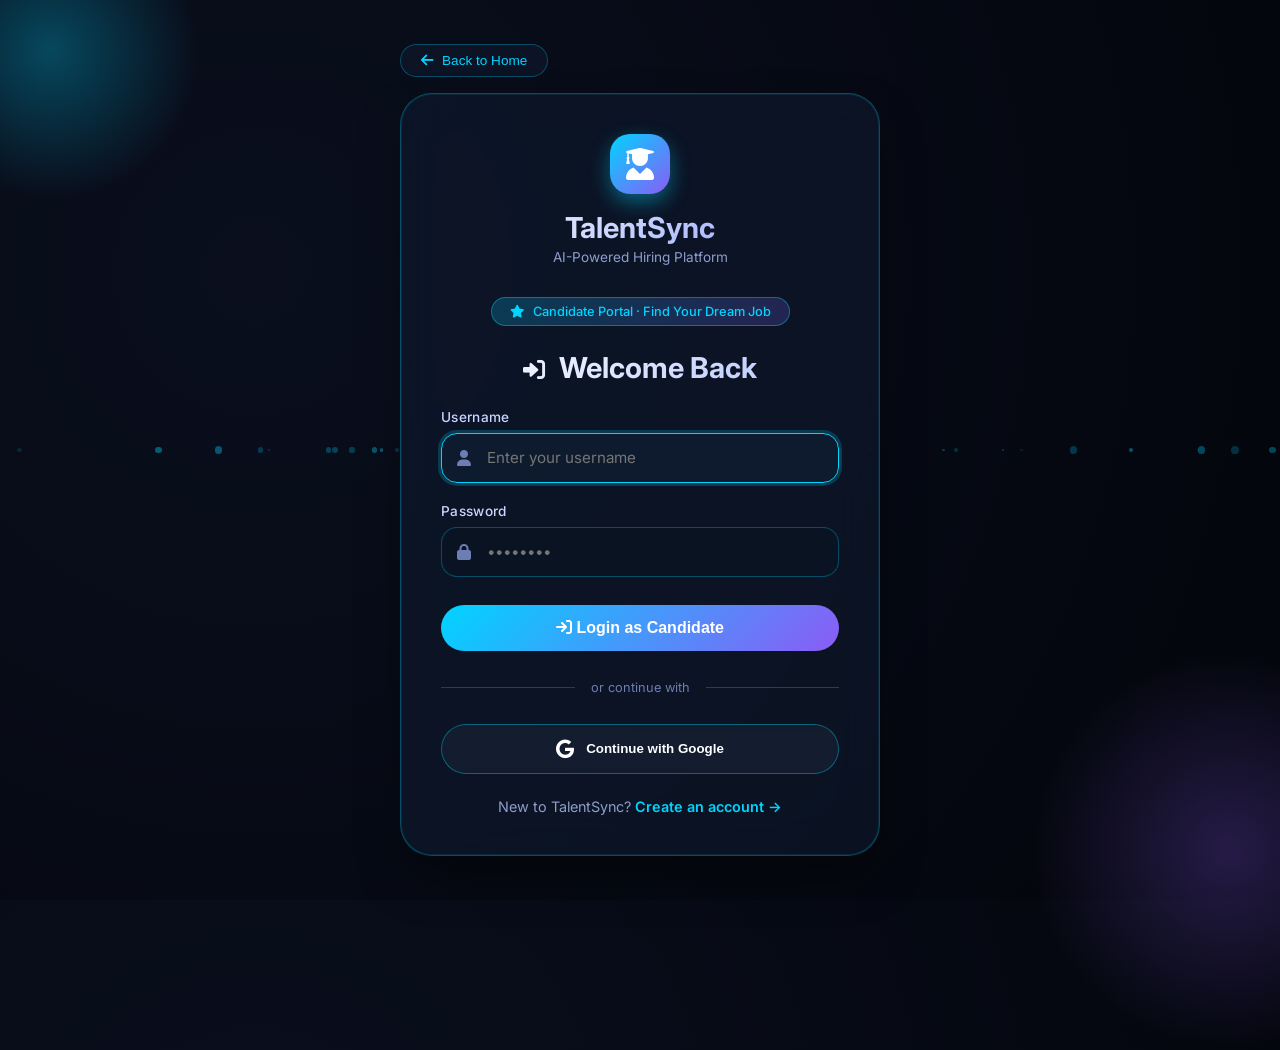
==== login.html @ 3f026184 "Add files via upload" ====
<!DOCTYPE html>
<html lang="en">
<head>
  <meta charset="UTF-8">
  <meta name="viewport" content="width=device-width, initial-scale=1.0, viewport-fit=cover">
  <title>TalentSync | Candidate Portal</title>
  <!-- Font Awesome 6 -->
  <link rel="stylesheet" href="https://cdnjs.cloudflare.com/ajax/libs/font-awesome/6.0.0-beta3/css/all.min.css">
  <!-- Google Fonts -->
  <link href="https://fonts.googleapis.com/css2?family=Inter:opsz,wght@14..32,300;14..32,400;14..32,500;14..32,600;14..32,700;14..32,800&display=swap" rel="stylesheet">
  <style>
    * {
      margin: 0;
      padding: 0;
      box-sizing: border-box;
    }

    body {
      font-family: 'Inter', sans-serif;
      min-height: 100vh;
      background: radial-gradient(circle at 20% 30%, #0a0f1e, #03050b);
      display: flex;
      align-items: center;
      justify-content: center;
      padding: 1.5rem;
      position: relative;
      overflow-x: hidden;
    }

    /* Animated background elements */
    body::before {
      content: '';
      position: absolute;
      width: 300px;
      height: 300px;
      background: radial-gradient(circle, rgba(0, 210, 255, 0.3), transparent 70%);
      top: -100px;
      left: -100px;
      border-radius: 50%;
      animation: float 20s ease-in-out infinite;
    }

    body::after {
      content: '';
      position: absolute;
      width: 400px;
      height: 400px;
      background: radial-gradient(circle, rgba(139, 92, 246, 0.25), transparent 70%);
      bottom: -150px;
      right: -150px;
      border-radius: 50%;
      animation: float 25s ease-in-out infinite reverse;
    }

    @keyframes float {
      0%, 100% { transform: translate(0, 0) scale(1); }
      50% { transform: translate(30px, -20px) scale(1.05); }
    }

    /* Floating particles */
    .particle {
      position: absolute;
      background: rgba(0, 210, 255, 0.2);
      border-radius: 50%;
      pointer-events: none;
      animation: particleFloat 15s infinite;
    }

    @keyframes particleFloat {
      0% { transform: translateY(0) rotate(0deg); opacity: 0; }
      10% { opacity: 0.5; }
      90% { opacity: 0.5; }
      100% { transform: translateY(-100vh) rotate(360deg); opacity: 0; }
    }

    /* Main container */
    .container {
      width: 100%;
      max-width: 480px;
      position: relative;
      z-index: 10;
    }

    /* Back navigation button */
    .back-nav {
      margin-bottom: 1rem;
      text-align: left;
    }

    .back-btn {
      display: inline-flex;
      align-items: center;
      gap: 8px;
      background: rgba(15, 25, 45, 0.6);
      backdrop-filter: blur(10px);
      border: 1px solid rgba(0, 210, 255, 0.3);
      border-radius: 40px;
      padding: 8px 20px;
      color: #00d4ff;
      font-size: 0.85rem;
      font-weight: 500;
      cursor: pointer;
      transition: all 0.3s ease;
      text-decoration: none;
    }

    .back-btn i {
      font-size: 0.9rem;
      transition: transform 0.2s ease;
    }

    .back-btn:hover {
      background: rgba(0, 210, 255, 0.15);
      border-color: #00d4ff;
      transform: translateX(-3px);
    }

    .back-btn:hover i {
      transform: translateX(-3px);
    }

    /* Glass card */
    .auth-card {
      background: rgba(15, 25, 45, 0.65);
      backdrop-filter: blur(20px);
      border-radius: 32px;
      border: 1px solid rgba(0, 210, 255, 0.3);
      box-shadow: 0 25px 50px -12px rgba(0, 0, 0, 0.5), 0 0 0 1px rgba(0, 210, 255, 0.1) inset;
      padding: 2.5rem;
      transition: all 0.4s ease;
    }

    .auth-card:hover {
      border-color: rgba(0, 210, 255, 0.5);
      box-shadow: 0 30px 60px -15px rgba(0, 210, 255, 0.3);
    }

    /* Logo */
    .logo {
      text-align: center;
      margin-bottom: 2rem;
    }

    .logo-icon {
      width: 60px;
      height: 60px;
      background: linear-gradient(135deg, #00d4ff, #8b5cf6);
      border-radius: 20px;
      display: inline-flex;
      align-items: center;
      justify-content: center;
      margin-bottom: 1rem;
      box-shadow: 0 8px 20px rgba(0, 212, 255, 0.4);
    }

    .logo-icon i {
      font-size: 2rem;
      color: white;
    }

    .logo h1 {
      font-size: 1.8rem;
      font-weight: 700;
      background: linear-gradient(135deg, #fff, #8a9eff);
      -webkit-background-clip: text;
      background-clip: text;
      color: transparent;
    }

    .logo p {
      font-size: 0.85rem;
      color: #8e9ecc;
      margin-top: 0.25rem;
    }

    /* Form title */
    .form-title {
      font-size: 1.8rem;
      font-weight: 700;
      margin-bottom: 1.5rem;
      text-align: center;
      background: linear-gradient(135deg, #fff, #b4c4ff);
      -webkit-background-clip: text;
      background-clip: text;
      color: transparent;
    }

    /* Input groups */
    .input-group {
      margin-bottom: 1.25rem;
    }

    .input-label {
      display: block;
      font-size: 0.85rem;
      font-weight: 500;
      margin-bottom: 0.5rem;
      color: #cbd5ff;
      letter-spacing: 0.3px;
    }

    .input-wrapper {
      position: relative;
    }

    .input-wrapper i {
      position: absolute;
      left: 1rem;
      top: 50%;
      transform: translateY(-50%);
      color: #6c7eb3;
      font-size: 1rem;
      transition: color 0.2s;
    }

    input {
      width: 100%;
      padding: 0.9rem 1rem 0.9rem 2.8rem;
      background: rgba(10, 20, 35, 0.7);
      border: 1.5px solid rgba(0, 210, 255, 0.3);
      border-radius: 16px;
      color: white;
      font-size: 0.95rem;
      font-family: 'Inter', sans-serif;
      transition: all 0.2s;
      outline: none;
    }

    input:focus {
      border-color: #00d4ff;
      box-shadow: 0 0 0 3px rgba(0, 212, 255, 0.2);
      background: rgba(15, 30, 50, 0.8);
    }

    /* Candidate badge */
    .candidate-badge {
      text-align: center;
      margin-bottom: 1.5rem;
      display: inline-block;
      width: 100%;
    }
    
    .badge {
      display: inline-block;
      background: linear-gradient(135deg, rgba(0, 212, 255, 0.2), rgba(139, 92, 246, 0.2));
      padding: 6px 18px;
      border-radius: 40px;
      font-size: 0.8rem;
      font-weight: 500;
      color: #00d4ff;
      border: 1px solid rgba(0, 212, 255, 0.4);
      backdrop-filter: blur(4px);
    }
    
    .badge i {
      margin-right: 6px;
    }

    /* Submit button */
    .submit-btn {
      width: 100%;
      padding: 0.9rem;
      background: linear-gradient(135deg, #00d4ff, #8b5cf6);
      border: none;
      border-radius: 40px;
      color: white;
      font-size: 1rem;
      font-weight: 700;
      cursor: pointer;
      transition: all 0.3s ease;
      margin-top: 0.5rem;
      position: relative;
      overflow: hidden;
    }

    .submit-btn::before {
      content: '';
      position: absolute;
      top: 50%;
      left: 50%;
      width: 0;
      height: 0;
      border-radius: 50%;
      background: rgba(255, 255, 255, 0.3);
      transform: translate(-50%, -50%);
      transition: width 0.6s, height 0.6s;
    }

    .submit-btn:hover::before {
      width: 300px;
      height: 300px;
    }

    .submit-btn:hover {
      transform: translateY(-2px);
      box-shadow: 0 10px 25px -5px rgba(0, 212, 255, 0.5);
    }

    .submit-btn:disabled {
      opacity: 0.7;
      cursor: not-allowed;
      transform: none;
    }

    /* Divider */
    .divider {
      margin: 1.8rem 0;
      display: flex;
      align-items: center;
      text-align: center;
      color: #6c7eb3;
      font-size: 0.8rem;
    }

    .divider::before,
    .divider::after {
      content: '';
      flex: 1;
      border-bottom: 1px solid rgba(0, 210, 255, 0.3);
    }

    .divider span {
      margin: 0 1rem;
    }

    /* Google button */
    .google-btn {
      width: 100%;
      padding: 0.9rem;
      border-radius: 40px;
      border: 1.5px solid rgba(0, 210, 255, 0.4);
      background: rgba(255, 255, 255, 0.03);
      color: white;
      font-weight: 600;
      cursor: pointer;
      transition: all 0.3s ease;
      display: flex;
      align-items: center;
      justify-content: center;
      gap: 0.75rem;
      backdrop-filter: blur(5px);
    }

    .google-btn i {
      font-size: 1.2rem;
      color: #fff;
    }

    .google-btn:hover {
      background: rgba(255, 255, 255, 0.1);
      border-color: #00d4ff;
      transform: translateY(-2px);
    }

    .google-btn:disabled {
      opacity: 0.7;
      cursor: not-allowed;
      transform: none;
    }

    /* Toggle link */
    .toggle {
      text-align: center;
      margin-top: 1.5rem;
      font-size: 0.9rem;
      color: #8e9ecc;
    }

    .toggle a {
      color: #00d4ff;
      text-decoration: none;
      font-weight: 600;
      cursor: pointer;
      transition: color 0.2s;
    }

    .toggle a:hover {
      color: #8ea2ff;
      text-decoration: underline;
    }

    /* Message */
    .message {
      margin-top: 1rem;
      padding: 0.75rem;
      border-radius: 12px;
      font-size: 0.8rem;
      text-align: center;
      background: rgba(0, 0, 0, 0.3);
      backdrop-filter: blur(4px);
    }

    .message.success {
      color: #6effb0;
      border-left: 3px solid #6effb0;
    }

    .message.error {
      color: #ff8a8a;
      border-left: 3px solid #ff8a8a;
    }

    .hidden {
      display: none;
    }

    /* Loading spinner */
    .loading-spinner {
      display: inline-block;
      width: 16px;
      height: 16px;
      border: 2px solid rgba(255, 255, 255, 0.3);
      border-top-color: white;
      border-radius: 50%;
      animation: spin 0.6s linear infinite;
      margin-left: 8px;
    }

    @keyframes spin {
      to { transform: rotate(360deg); }
    }

    /* Responsive */
    @media (max-width: 520px) {
      .auth-card {
        padding: 1.8rem;
      }
      .form-title {
        font-size: 1.5rem;
      }
      .back-btn {
        padding: 6px 16px;
        font-size: 0.75rem;
      }
    }
  </style>
</head>
<body>

<div class="container">
  <!-- Back Navigation Button - Fixed to work with browser history -->
  <div class="back-nav">
    <button class="back-btn" id="backButton" onclick="handleBackNavigation()">
      <i class="fas fa-arrow-left"></i> Back to Home
    </button>
  </div>

  <div class="auth-card">
    <div class="logo">
      <div class="logo-icon">
        <i class="fas fa-user-graduate"></i>
      </div>
      <h1>TalentSync</h1>
      <p>AI-Powered Hiring Platform</p>
    </div>

    <!-- Candidate Badge -->
    <div class="candidate-badge">
      <span class="badge"><i class="fas fa-star"></i> Candidate Portal · Find Your Dream Job</span>
    </div>

    <!-- LOGIN FORM -->
    <div id="loginForm">
      <div class="form-title">
        <i class="fas fa-sign-in-alt" style="font-size: 1.4rem; margin-right: 0.5rem;"></i>
        Welcome Back
      </div>

      <div class="input-group">
        <label class="input-label">Username</label>
        <div class="input-wrapper">
          <i class="fas fa-user"></i>
          <input type="text" id="loginUsername" placeholder="Enter your username" autocomplete="username">
        </div>
      </div>

      <div class="input-group">
        <label class="input-label">Password</label>
        <div class="input-wrapper">
          <i class="fas fa-lock"></i>
          <input type="password" id="loginPassword" placeholder="••••••••" autocomplete="current-password">
        </div>
      </div>

      <button class="submit-btn" id="loginBtn" onclick="login()">
        <i class="fas fa-arrow-right-to-bracket"></i> Login as Candidate
      </button>

      <div class="divider">
        <span>or continue with</span>
      </div>

      <button class="google-btn" id="googleBtn" onclick="googleLogin()">
        <i class="fab fa-google"></i> Continue with Google
      </button>

      <div class="toggle">
        New to TalentSync? <a onclick="showSignup()">Create an account →</a>
      </div>
      <div id="loginMsg" class="message hidden"></div>
    </div>

    <!-- SIGNUP FORM -->
    <div id="signupForm" class="hidden">
      <div class="form-title">
        <i class="fas fa-user-plus" style="font-size: 1.4rem; margin-right: 0.5rem;"></i>
        Create Candidate Account
      </div>

      <div class="input-group">
        <label class="input-label">Username</label>
        <div class="input-wrapper">
          <i class="fas fa-user"></i>
          <input type="text" id="signupUsername" placeholder="Choose a username">
        </div>
      </div>

      <div class="input-group">
        <label class="input-label">Email</label>
        <div class="input-wrapper">
          <i class="fas fa-envelope"></i>
          <input type="email" id="signupEmail" placeholder="hello@example.com">
        </div>
      </div>

      <div class="input-group">
        <label class="input-label">Password</label>
        <div class="input-wrapper">
          <i class="fas fa-lock"></i>
          <input type="password" id="signupPassword" placeholder="Create a strong password">
        </div>
      </div>

      <button class="submit-btn" id="signupBtn" onclick="signup()">
        <i class="fas fa-user-check"></i> Sign Up as Candidate
      </button>

      <div class="divider">
        <span>or</span>
      </div>

      <button class="google-btn" id="signupGoogleBtn" onclick="googleLogin()">
        <i class="fab fa-google"></i> Sign up with Google
      </button>

      <div class="toggle">
        Already have an account? <a onclick="showLogin()">Login here →</a>
      </div>
      <div id="signupMsg" class="message hidden"></div>
    </div>
  </div>
</div>

<script>
  // ==================== FIXED BROWSER BACK BUTTON NAVIGATION ====================
  // The issue was the forced history push that prevented normal back navigation.
  // Now we properly handle navigation without breaking the browser's back button.
  
  // Store the original referrer to enable proper back navigation
  let previousPage = document.referrer || null;
  
  // Function to handle back button click - navigates to previous page or landing page
  function handleBackNavigation() {
    // Check if there's a previous page in history that's not the current page
    if (document.referrer && document.referrer !== window.location.href) {
      // Use browser's native back functionality
      window.history.back();
    } else {
      // If no referrer, navigate to the landing page (index)
      // This maintains smooth transition effect
      document.body.style.opacity = '0';
      document.body.style.transition = 'opacity 0.3s ease';
      setTimeout(() => {
        window.location.href = 'index.html';
      }, 250);
    }
  }
  
  // Override the problematic history.pushState that was breaking back button
  // Instead of forcing a new history entry, we let the browser handle naturally
  // Remove the old problematic code that pushed a new state
  // We're NOT adding: history.pushState(null, null, location.href);
  // And we're NOT adding: window.onpopstate = function () { history.go(1); };
  
  // Instead, we'll handle popstate gracefully to allow normal back navigation
  let allowBackNavigation = true;
  
  window.addEventListener('popstate', function(event) {
    // This fires when user clicks browser back button
    // We allow the default behavior to happen naturally
    // No forced forward navigation
    if (allowBackNavigation) {
      // Let the browser handle the back navigation normally
      // We don't need to do anything here - it will go back naturally
      console.log("Browser back button pressed - navigating naturally");
    }
  });
  
  // Remove any existing onpopstate override that might be causing issues
  // The old code had: window.onpopstate = function () { history.go(1); }
  // That was forcing forward navigation, breaking the back button!
  // We've removed that problematic code.
  
  // ==================== CREATE FLOATING PARTICLES ====================
  function createParticles() {
    for (let i = 0; i < 30; i++) {
      const particle = document.createElement('div');
      particle.classList.add('particle');
      const size = Math.random() * 6 + 2;
      particle.style.width = size + 'px';
      particle.style.height = size + 'px';
      particle.style.left = Math.random() * 100 + '%';
      particle.style.animationDelay = Math.random() * 15 + 's';
      particle.style.animationDuration = Math.random() * 10 + 8 + 's';
      particle.style.background = `rgba(0, 210, 255, ${Math.random() * 0.3 + 0.1})`;
      document.body.appendChild(particle);
    }
  }
  createParticles();

  // Show message helper
  function showMessage(elementId, text, isError = true) {
    const msgDiv = document.getElementById(elementId);
    msgDiv.textContent = text;
    msgDiv.className = `message ${isError ? 'error' : 'success'}`;
    msgDiv.classList.remove('hidden');
    setTimeout(() => {
      msgDiv.classList.add('hidden');
    }, 4000);
  }

  // Show loading state on button
  function setButtonLoading(btn, loading) {
    if (loading) {
      btn.disabled = true;
      const originalText = btn.innerHTML;
      btn.setAttribute('data-original', originalText);
      btn.innerHTML = `<i class="fas fa-spinner fa-pulse"></i> Processing...`;
    } else {
      btn.disabled = false;
      btn.innerHTML = btn.getAttribute('data-original');
    }
  }

  // TOGGLE FUNCTIONS (preserve form state without breaking history)
  function showSignup() {
    document.getElementById("loginForm").classList.add("hidden");
    document.getElementById("signupForm").classList.remove("hidden");
    document.getElementById("loginMsg").classList.add("hidden");
    document.getElementById("signupMsg").classList.add("hidden");
  }

  function showLogin() {
    document.getElementById("signupForm").classList.add("hidden");
    document.getElementById("loginForm").classList.remove("hidden");
    document.getElementById("loginMsg").classList.add("hidden");
    document.getElementById("signupMsg").classList.add("hidden");
  }

  // SIGNUP FUNCTION
  function signup() {
    const username = document.getElementById("signupUsername").value.trim();
    const email = document.getElementById("signupEmail").value.trim();
    const password = document.getElementById("signupPassword").value;
    const btn = document.getElementById('signupBtn');

    if (!username || !email || !password) {
      showMessage("signupMsg", "❌ Please fill in all fields", true);
      return;
    }

    if (password.length < 4) {
      showMessage("signupMsg", "❌ Password must be at least 4 characters", true);
      return;
    }

    if (!email.includes('@') || !email.includes('.')) {
      showMessage("signupMsg", "❌ Please enter a valid email address", true);
      return;
    }

    setButtonLoading(btn, true);

    setTimeout(() => {
      let users = JSON.parse(localStorage.getItem("users")) || [];

      const exists = users.find(u => u.username.toLowerCase() === username.toLowerCase());

      if (exists) {
        showMessage("signupMsg", "❌ Username already taken. Please choose another.", true);
        setButtonLoading(btn, false);
        return;
      }

      const emailExists = users.find(u => u.email.toLowerCase() === email.toLowerCase());
      if (emailExists) {
        showMessage("signupMsg", "❌ Email already registered. Please login.", true);
        setButtonLoading(btn, false);
        return;
      }

      const newUser = {
        role: "candidate",
        username: username,
        email: email,
        password: password,
        createdAt: new Date().toISOString()
      };

      users.push(newUser);
      localStorage.setItem("users", JSON.stringify(users));

      showMessage("signupMsg", "✨ Candidate account created successfully! Redirecting to login...", false);
      
      setTimeout(() => {
        setButtonLoading(btn, false);
        document.getElementById("signupUsername").value = "";
        document.getElementById("signupEmail").value = "";
        document.getElementById("signupPassword").value = "";
        showLogin();
        showMessage("loginMsg", "✅ Account created! Please login with your credentials.", false);
      }, 1500);
    }, 600);
  }

  // LOGIN FUNCTION - redirects to candidate dashboard
  function login() {
    const username = document.getElementById("loginUsername").value.trim();
    const password = document.getElementById("loginPassword").value;
    const btn = document.getElementById('loginBtn');

    if (!username || !password) {
      showMessage("loginMsg", "❌ Please enter username and password", true);
      return;
    }

    setButtonLoading(btn, true);

    setTimeout(() => {
      let users = JSON.parse(localStorage.getItem("users")) || [];

      const user = users.find(u => 
        u.username.toLowerCase() === username.toLowerCase() && 
        u.password === password &&
        u.role === "candidate"
      );

      if (!user) {
        showMessage("loginMsg", "❌ Invalid credentials. Please sign up as a candidate first.", true);
        setButtonLoading(btn, false);
        return;
      }

      // Store current session
      localStorage.setItem("currentUser", JSON.stringify({
        username: user.username,
        email: user.email,
        role: "candidate",
        loggedInAt: new Date().toISOString()
      }));

      showMessage("loginMsg", `🎉 Welcome back, ${user.username}! Redirecting to candidate dashboard...`, false);

      setTimeout(() => {
        setButtonLoading(btn, false);
        // Use replace to avoid adding this page to history stack twice
        window.location.replace("candidate.html");
      }, 800);
    }, 600);
  }

  // GOOGLE LOGIN
  function googleLogin() {
    const btn = event.currentTarget;
    const originalHTML = btn.innerHTML;
    btn.innerHTML = '<i class="fas fa-spinner fa-pulse"></i> Connecting to Google...';
    btn.disabled = true;

    setTimeout(() => {
      let users = JSON.parse(localStorage.getItem("users")) || [];
      const googleEmail = "candidate_" + Math.floor(Math.random() * 10000) + "@gmail.com";
      const randomId = Math.floor(Math.random() * 10000);
      const googleUser = {
        role: "candidate",
        username: "Candidate_" + randomId,
        email: googleEmail,
        password: "google_auth_demo_" + randomId,
        createdAt: new Date().toISOString()
      };
      
      let usernameExists = users.find(u => u.username === googleUser.username);
      let finalUsername = googleUser.username;
      let counter = 1;
      while (usernameExists) {
        finalUsername = "Candidate_" + randomId + "_" + counter;
        usernameExists = users.find(u => u.username === finalUsername);
        counter++;
      }
      googleUser.username = finalUsername;
      
      users.push(googleUser);
      localStorage.setItem("users", JSON.stringify(users));
      localStorage.setItem("currentUser", JSON.stringify({
        username: googleUser.username,
        email: googleUser.email,
        role: "candidate",
        loggedInAt: new Date().toISOString()
      }));

      btn.innerHTML = '<i class="fab fa-google"></i> Login Successful!';
      setTimeout(() => {
        window.location.replace("candidate.html");
      }, 500);
    }, 1000);
  }

  // Add Enter key support
  document.addEventListener('keypress', function(e) {
    if (e.key === 'Enter') {
      const loginForm = document.getElementById('loginForm');
      const signupForm = document.getElementById('signupForm');
      if (!loginForm.classList.contains('hidden')) {
        login();
      } else if (!signupForm.classList.contains('hidden')) {
        signup();
      }
    }
  });

  // Auto-focus first input
  setTimeout(() => {
    const firstInput = document.querySelector('#loginForm input:not([type="hidden"])');
    if (firstInput) firstInput.focus();
  }, 100);
  
  // Check if user is already logged in and redirect if needed
  const currentUser = localStorage.getItem("currentUser");
  if (currentUser) {
    try {
      const user = JSON.parse(currentUser);
      if (user.role === "candidate") {
        // Already logged in, redirect to candidate dashboard
        window.location.replace("candidate.html");
      }
    } catch(e) {}
  }
  
  console.log("TalentSync Candidate Portal ready — Browser back button now works correctly!");
</script>

</body>
</html>
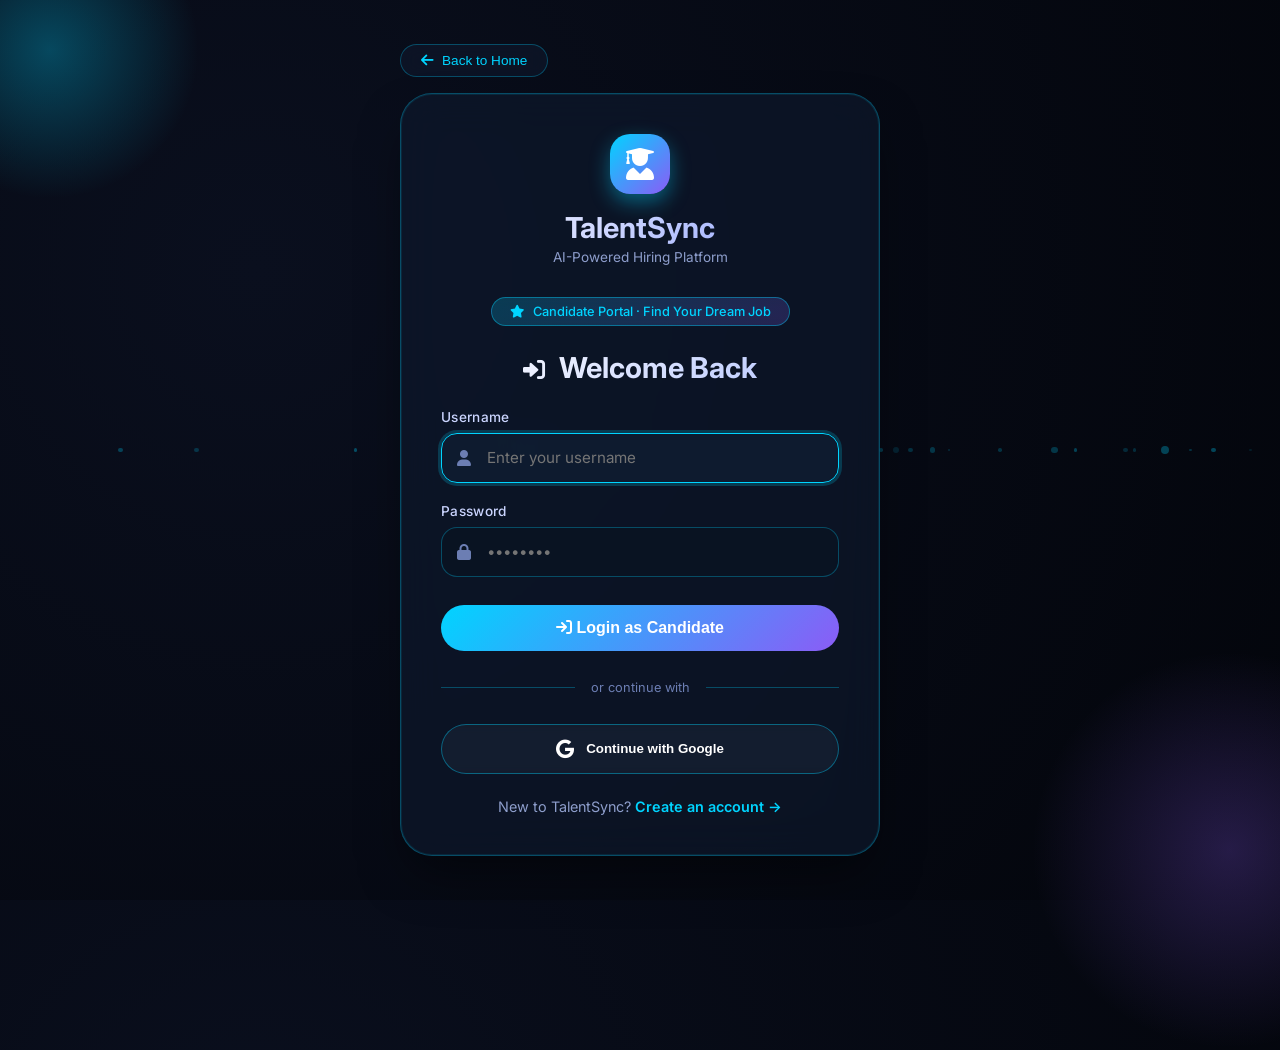
==== commit 1f827a0b: "Update login.html" ====
--- a/login.html
+++ b/login.html
@@ -433,14 +433,20 @@
         font-size: 0.75rem;
       }
     }
+
+    /* Smooth page transition */
+    .fade-out {
+      opacity: 0;
+      transition: opacity 0.25s ease-out;
+    }
   </style>
 </head>
 <body>
 
 <div class="container">
-  <!-- Back Navigation Button - Fixed to work with browser history -->
+  <!-- Back Navigation Button - Direct navigation to index.html -->
   <div class="back-nav">
-    <button class="back-btn" id="backButton" onclick="handleBackNavigation()">
+    <button class="back-btn" id="backButton">
       <i class="fas fa-arrow-left"></i> Back to Home
     </button>
   </div>
@@ -482,7 +488,7 @@
         </div>
       </div>
 
-      <button class="submit-btn" id="loginBtn" onclick="login()">
+      <button class="submit-btn" id="loginBtn">
         <i class="fas fa-arrow-right-to-bracket"></i> Login as Candidate
       </button>
 
@@ -490,12 +496,12 @@
         <span>or continue with</span>
       </div>
 
-      <button class="google-btn" id="googleBtn" onclick="googleLogin()">
+      <button class="google-btn" id="googleBtn">
         <i class="fab fa-google"></i> Continue with Google
       </button>
 
       <div class="toggle">
-        New to TalentSync? <a onclick="showSignup()">Create an account →</a>
+        New to TalentSync? <a id="showSignupLink">Create an account →</a>
       </div>
       <div id="loginMsg" class="message hidden"></div>
     </div>
@@ -531,7 +537,7 @@
         </div>
       </div>
 
-      <button class="submit-btn" id="signupBtn" onclick="signup()">
+      <button class="submit-btn" id="signupBtn">
         <i class="fas fa-user-check"></i> Sign Up as Candidate
       </button>
 
@@ -539,12 +545,12 @@
         <span>or</span>
       </div>
 
-      <button class="google-btn" id="signupGoogleBtn" onclick="googleLogin()">
+      <button class="google-btn" id="signupGoogleBtn">
         <i class="fab fa-google"></i> Sign up with Google
       </button>
 
       <div class="toggle">
-        Already have an account? <a onclick="showLogin()">Login here →</a>
+        Already have an account? <a id="showLoginLink">Login here →</a>
       </div>
       <div id="signupMsg" class="message hidden"></div>
     </div>
@@ -552,54 +558,22 @@
 </div>
 
 <script>
-  // ==================== FIXED BROWSER BACK BUTTON NAVIGATION ====================
-  // The issue was the forced history push that prevented normal back navigation.
-  // Now we properly handle navigation without breaking the browser's back button.
+  // ==================== FIXED: BACK TO HOME BUTTON ====================
+  // The back button now directly navigates to index.html with smooth transition
+  const backButton = document.getElementById('backButton');
   
-  // Store the original referrer to enable proper back navigation
-  let previousPage = document.referrer || null;
+  function navigateToHome() {
+    // Add fade-out effect for smooth transition
+    document.body.classList.add('fade-out');
+    
+    // Small delay to allow fade animation to play
+    setTimeout(() => {
+      window.location.href = 'index.html';
+    }, 200);
+  }
   
-  // Function to handle back button click - navigates to previous page or landing page
-  function handleBackNavigation() {
-    // Check if there's a previous page in history that's not the current page
-    if (document.referrer && document.referrer !== window.location.href) {
-      // Use browser's native back functionality
-      window.history.back();
-    } else {
-      // If no referrer, navigate to the landing page (index)
-      // This maintains smooth transition effect
-      document.body.style.opacity = '0';
-      document.body.style.transition = 'opacity 0.3s ease';
-      setTimeout(() => {
-        window.location.href = 'index.html';
-      }, 250);
-    }
-  }
-  
-  // Override the problematic history.pushState that was breaking back button
-  // Instead of forcing a new history entry, we let the browser handle naturally
-  // Remove the old problematic code that pushed a new state
-  // We're NOT adding: history.pushState(null, null, location.href);
-  // And we're NOT adding: window.onpopstate = function () { history.go(1); };
-  
-  // Instead, we'll handle popstate gracefully to allow normal back navigation
-  let allowBackNavigation = true;
-  
-  window.addEventListener('popstate', function(event) {
-    // This fires when user clicks browser back button
-    // We allow the default behavior to happen naturally
-    // No forced forward navigation
-    if (allowBackNavigation) {
-      // Let the browser handle the back navigation normally
-      // We don't need to do anything here - it will go back naturally
-      console.log("Browser back button pressed - navigating naturally");
-    }
-  });
-  
-  // Remove any existing onpopstate override that might be causing issues
-  // The old code had: window.onpopstate = function () { history.go(1); }
-  // That was forcing forward navigation, breaking the back button!
-  // We've removed that problematic code.
+  // Attach click event to back button
+  backButton.addEventListener('click', navigateToHome);
   
   // ==================== CREATE FLOATING PARTICLES ====================
   function createParticles() {
@@ -618,68 +592,99 @@
   }
   createParticles();
 
+  // DOM Elements
+  const loginFormDiv = document.getElementById('loginForm');
+  const signupFormDiv = document.getElementById('signupForm');
+  const loginUsername = document.getElementById('loginUsername');
+  const loginPassword = document.getElementById('loginPassword');
+  const loginBtn = document.getElementById('loginBtn');
+  const signupUsername = document.getElementById('signupUsername');
+  const signupEmail = document.getElementById('signupEmail');
+  const signupPassword = document.getElementById('signupPassword');
+  const signupBtn = document.getElementById('signupBtn');
+  const googleBtn = document.getElementById('googleBtn');
+  const signupGoogleBtn = document.getElementById('signupGoogleBtn');
+  const showSignupLink = document.getElementById('showSignupLink');
+  const showLoginLink = document.getElementById('showLoginLink');
+  const loginMsgDiv = document.getElementById('loginMsg');
+  const signupMsgDiv = document.getElementById('signupMsg');
+
   // Show message helper
-  function showMessage(elementId, text, isError = true) {
-    const msgDiv = document.getElementById(elementId);
-    msgDiv.textContent = text;
-    msgDiv.className = `message ${isError ? 'error' : 'success'}`;
-    msgDiv.classList.remove('hidden');
+  function showMessage(element, text, isError = true) {
+    element.textContent = text;
+    element.className = `message ${isError ? 'error' : 'success'}`;
+    element.classList.remove('hidden');
     setTimeout(() => {
-      msgDiv.classList.add('hidden');
+      element.classList.add('hidden');
     }, 4000);
   }
 
   // Show loading state on button
-  function setButtonLoading(btn, loading) {
+  function setButtonLoading(btn, loading, originalText = null) {
     if (loading) {
       btn.disabled = true;
-      const originalText = btn.innerHTML;
-      btn.setAttribute('data-original', originalText);
+      if (!btn.getAttribute('data-original')) {
+        btn.setAttribute('data-original', btn.innerHTML);
+      }
       btn.innerHTML = `<i class="fas fa-spinner fa-pulse"></i> Processing...`;
     } else {
       btn.disabled = false;
-      btn.innerHTML = btn.getAttribute('data-original');
-    }
-  }
-
-  // TOGGLE FUNCTIONS (preserve form state without breaking history)
+      btn.innerHTML = btn.getAttribute('data-original') || originalText || btn.innerHTML;
+    }
+  }
+
+  // TOGGLE FUNCTIONS
   function showSignup() {
-    document.getElementById("loginForm").classList.add("hidden");
-    document.getElementById("signupForm").classList.remove("hidden");
-    document.getElementById("loginMsg").classList.add("hidden");
-    document.getElementById("signupMsg").classList.add("hidden");
+    loginFormDiv.classList.add('hidden');
+    signupFormDiv.classList.remove('hidden');
+    loginMsgDiv.classList.add('hidden');
+    signupMsgDiv.classList.add('hidden');
+    // Focus on first signup input
+    setTimeout(() => signupUsername.focus(), 100);
   }
 
   function showLogin() {
-    document.getElementById("signupForm").classList.add("hidden");
-    document.getElementById("loginForm").classList.remove("hidden");
-    document.getElementById("loginMsg").classList.add("hidden");
-    document.getElementById("signupMsg").classList.add("hidden");
-  }
+    signupFormDiv.classList.add('hidden');
+    loginFormDiv.classList.remove('hidden');
+    loginMsgDiv.classList.add('hidden');
+    signupMsgDiv.classList.add('hidden');
+    // Focus on username input
+    setTimeout(() => loginUsername.focus(), 100);
+  }
+
+  // Attach toggle events
+  showSignupLink.addEventListener('click', (e) => {
+    e.preventDefault();
+    showSignup();
+  });
+  
+  showLoginLink.addEventListener('click', (e) => {
+    e.preventDefault();
+    showLogin();
+  });
 
   // SIGNUP FUNCTION
   function signup() {
-    const username = document.getElementById("signupUsername").value.trim();
-    const email = document.getElementById("signupEmail").value.trim();
-    const password = document.getElementById("signupPassword").value;
-    const btn = document.getElementById('signupBtn');
+    const username = signupUsername.value.trim();
+    const email = signupEmail.value.trim();
+    const password = signupPassword.value;
 
     if (!username || !email || !password) {
-      showMessage("signupMsg", "❌ Please fill in all fields", true);
+      showMessage(signupMsgDiv, "❌ Please fill in all fields", true);
       return;
     }
 
     if (password.length < 4) {
-      showMessage("signupMsg", "❌ Password must be at least 4 characters", true);
+      showMessage(signupMsgDiv, "❌ Password must be at least 4 characters", true);
       return;
     }
 
     if (!email.includes('@') || !email.includes('.')) {
-      showMessage("signupMsg", "❌ Please enter a valid email address", true);
+      showMessage(signupMsgDiv, "❌ Please enter a valid email address", true);
       return;
     }
 
-    setButtonLoading(btn, true);
+    setButtonLoading(signupBtn, true);
 
     setTimeout(() => {
       let users = JSON.parse(localStorage.getItem("users")) || [];
@@ -687,15 +692,15 @@
       const exists = users.find(u => u.username.toLowerCase() === username.toLowerCase());
 
       if (exists) {
-        showMessage("signupMsg", "❌ Username already taken. Please choose another.", true);
-        setButtonLoading(btn, false);
+        showMessage(signupMsgDiv, "❌ Username already taken. Please choose another.", true);
+        setButtonLoading(signupBtn, false);
         return;
       }
 
-      const emailExists = users.find(u => u.email.toLowerCase() === email.toLowerCase());
+      const emailExists = users.find(u => u.email && u.email.toLowerCase() === email.toLowerCase());
       if (emailExists) {
-        showMessage("signupMsg", "❌ Email already registered. Please login.", true);
-        setButtonLoading(btn, false);
+        showMessage(signupMsgDiv, "❌ Email already registered. Please login.", true);
+        setButtonLoading(signupBtn, false);
         return;
       }
 
@@ -710,31 +715,30 @@
       users.push(newUser);
       localStorage.setItem("users", JSON.stringify(users));
 
-      showMessage("signupMsg", "✨ Candidate account created successfully! Redirecting to login...", false);
+      showMessage(signupMsgDiv, "✨ Candidate account created successfully! Redirecting to login...", false);
       
       setTimeout(() => {
-        setButtonLoading(btn, false);
-        document.getElementById("signupUsername").value = "";
-        document.getElementById("signupEmail").value = "";
-        document.getElementById("signupPassword").value = "";
+        setButtonLoading(signupBtn, false);
+        signupUsername.value = "";
+        signupEmail.value = "";
+        signupPassword.value = "";
         showLogin();
-        showMessage("loginMsg", "✅ Account created! Please login with your credentials.", false);
+        showMessage(loginMsgDiv, "✅ Account created! Please login with your credentials.", false);
       }, 1500);
     }, 600);
   }
 
   // LOGIN FUNCTION - redirects to candidate dashboard
   function login() {
-    const username = document.getElementById("loginUsername").value.trim();
-    const password = document.getElementById("loginPassword").value;
-    const btn = document.getElementById('loginBtn');
+    const username = loginUsername.value.trim();
+    const password = loginPassword.value;
 
     if (!username || !password) {
-      showMessage("loginMsg", "❌ Please enter username and password", true);
+      showMessage(loginMsgDiv, "❌ Please enter username and password", true);
       return;
     }
 
-    setButtonLoading(btn, true);
+    setButtonLoading(loginBtn, true);
 
     setTimeout(() => {
       let users = JSON.parse(localStorage.getItem("users")) || [];
@@ -746,8 +750,8 @@
       );
 
       if (!user) {
-        showMessage("loginMsg", "❌ Invalid credentials. Please sign up as a candidate first.", true);
-        setButtonLoading(btn, false);
+        showMessage(loginMsgDiv, "❌ Invalid credentials. Please sign up as a candidate first.", true);
+        setButtonLoading(loginBtn, false);
         return;
       }
 
@@ -759,10 +763,10 @@
         loggedInAt: new Date().toISOString()
       }));
 
-      showMessage("loginMsg", `🎉 Welcome back, ${user.username}! Redirecting to candidate dashboard...`, false);
+      showMessage(loginMsgDiv, `🎉 Welcome back, ${user.username}! Redirecting to candidate dashboard...`, false);
 
       setTimeout(() => {
-        setButtonLoading(btn, false);
+        setButtonLoading(loginBtn, false);
         // Use replace to avoid adding this page to history stack twice
         window.location.replace("candidate.html");
       }, 800);
@@ -770,7 +774,7 @@
   }
 
   // GOOGLE LOGIN
-  function googleLogin() {
+  function googleLoginHandler() {
     const btn = event.currentTarget;
     const originalHTML = btn.innerHTML;
     btn.innerHTML = '<i class="fas fa-spinner fa-pulse"></i> Connecting to Google...';
@@ -814,14 +818,18 @@
     }, 1000);
   }
 
+  // Attach event listeners
+  loginBtn.addEventListener('click', login);
+  signupBtn.addEventListener('click', signup);
+  googleBtn.addEventListener('click', googleLoginHandler);
+  signupGoogleBtn.addEventListener('click', googleLoginHandler);
+
   // Add Enter key support
   document.addEventListener('keypress', function(e) {
     if (e.key === 'Enter') {
-      const loginForm = document.getElementById('loginForm');
-      const signupForm = document.getElementById('signupForm');
-      if (!loginForm.classList.contains('hidden')) {
+      if (!loginFormDiv.classList.contains('hidden')) {
         login();
-      } else if (!signupForm.classList.contains('hidden')) {
+      } else if (!signupFormDiv.classList.contains('hidden')) {
         signup();
       }
     }
@@ -845,8 +853,8 @@
     } catch(e) {}
   }
   
-  console.log("TalentSync Candidate Portal ready — Browser back button now works correctly!");
+  console.log("TalentSync Candidate Portal ready — Back button now navigates to index.html");
 </script>
 
 </body>
-</html>+</html>
